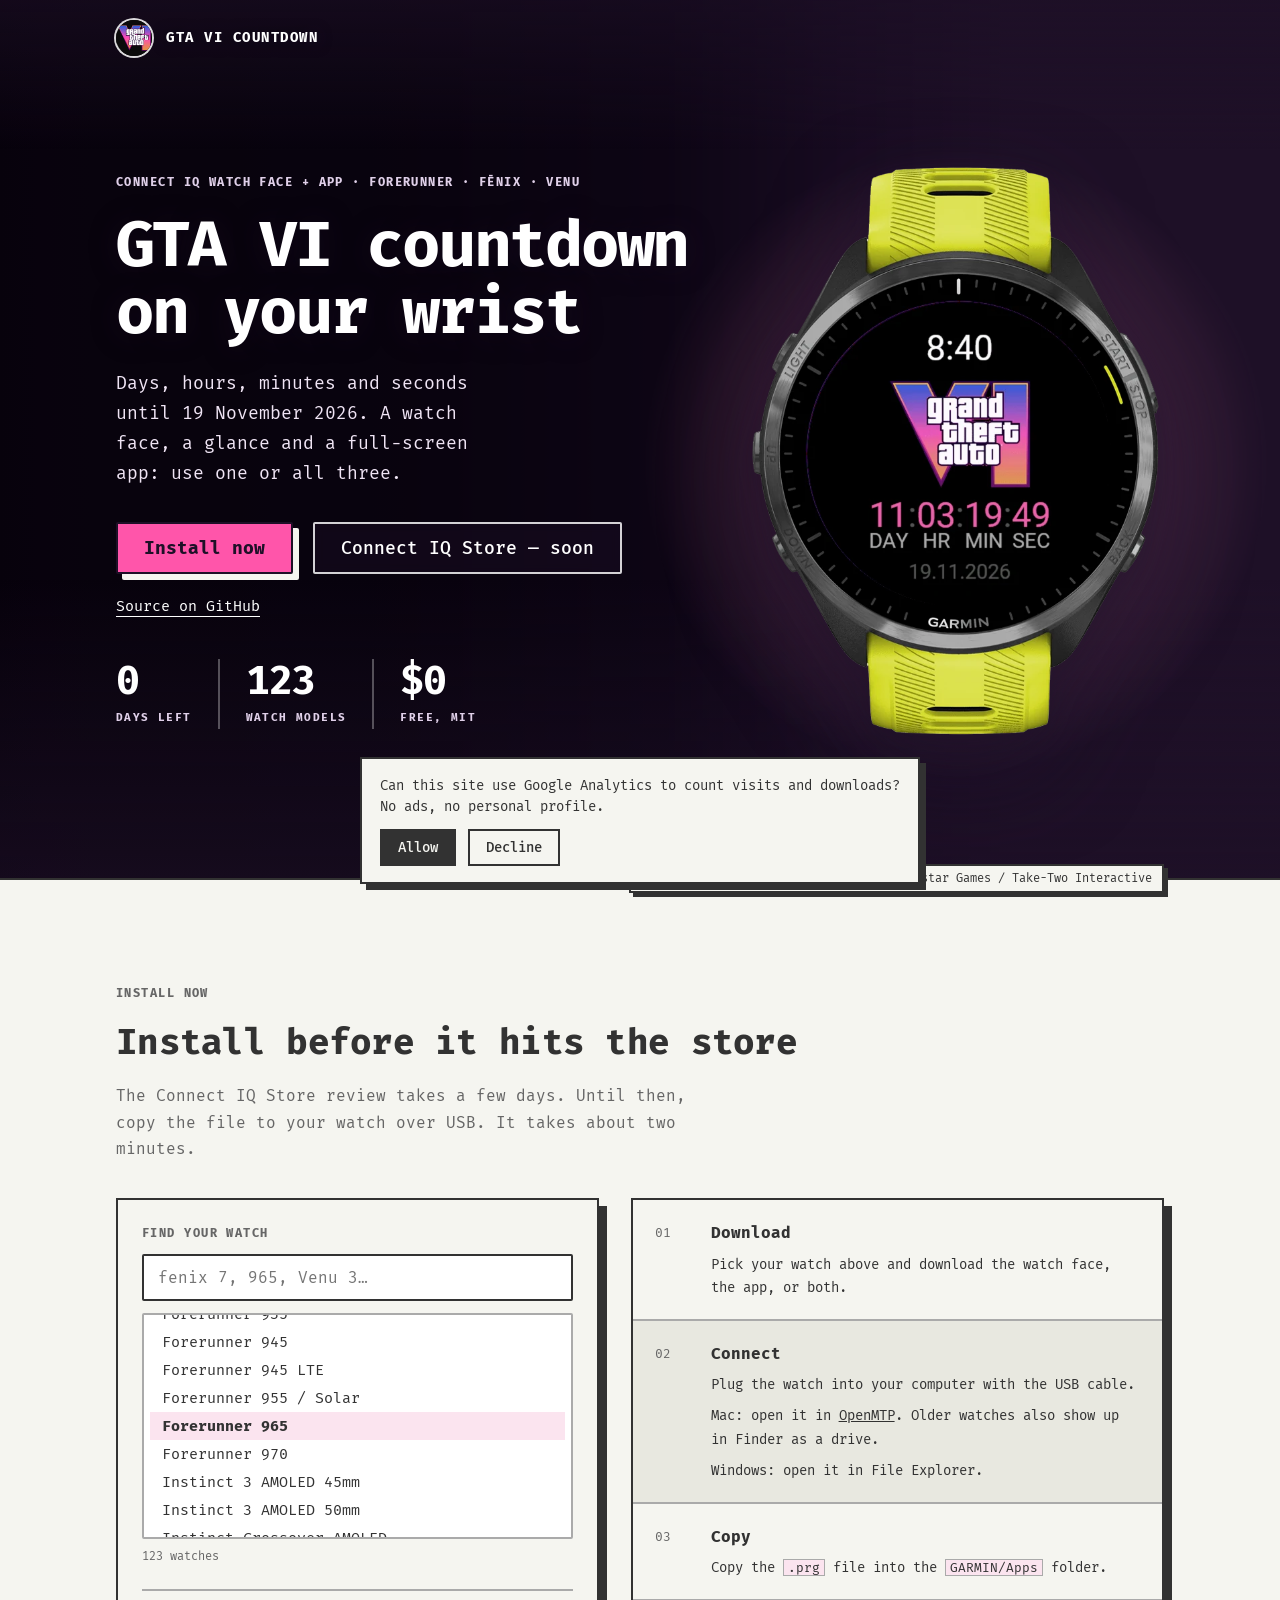
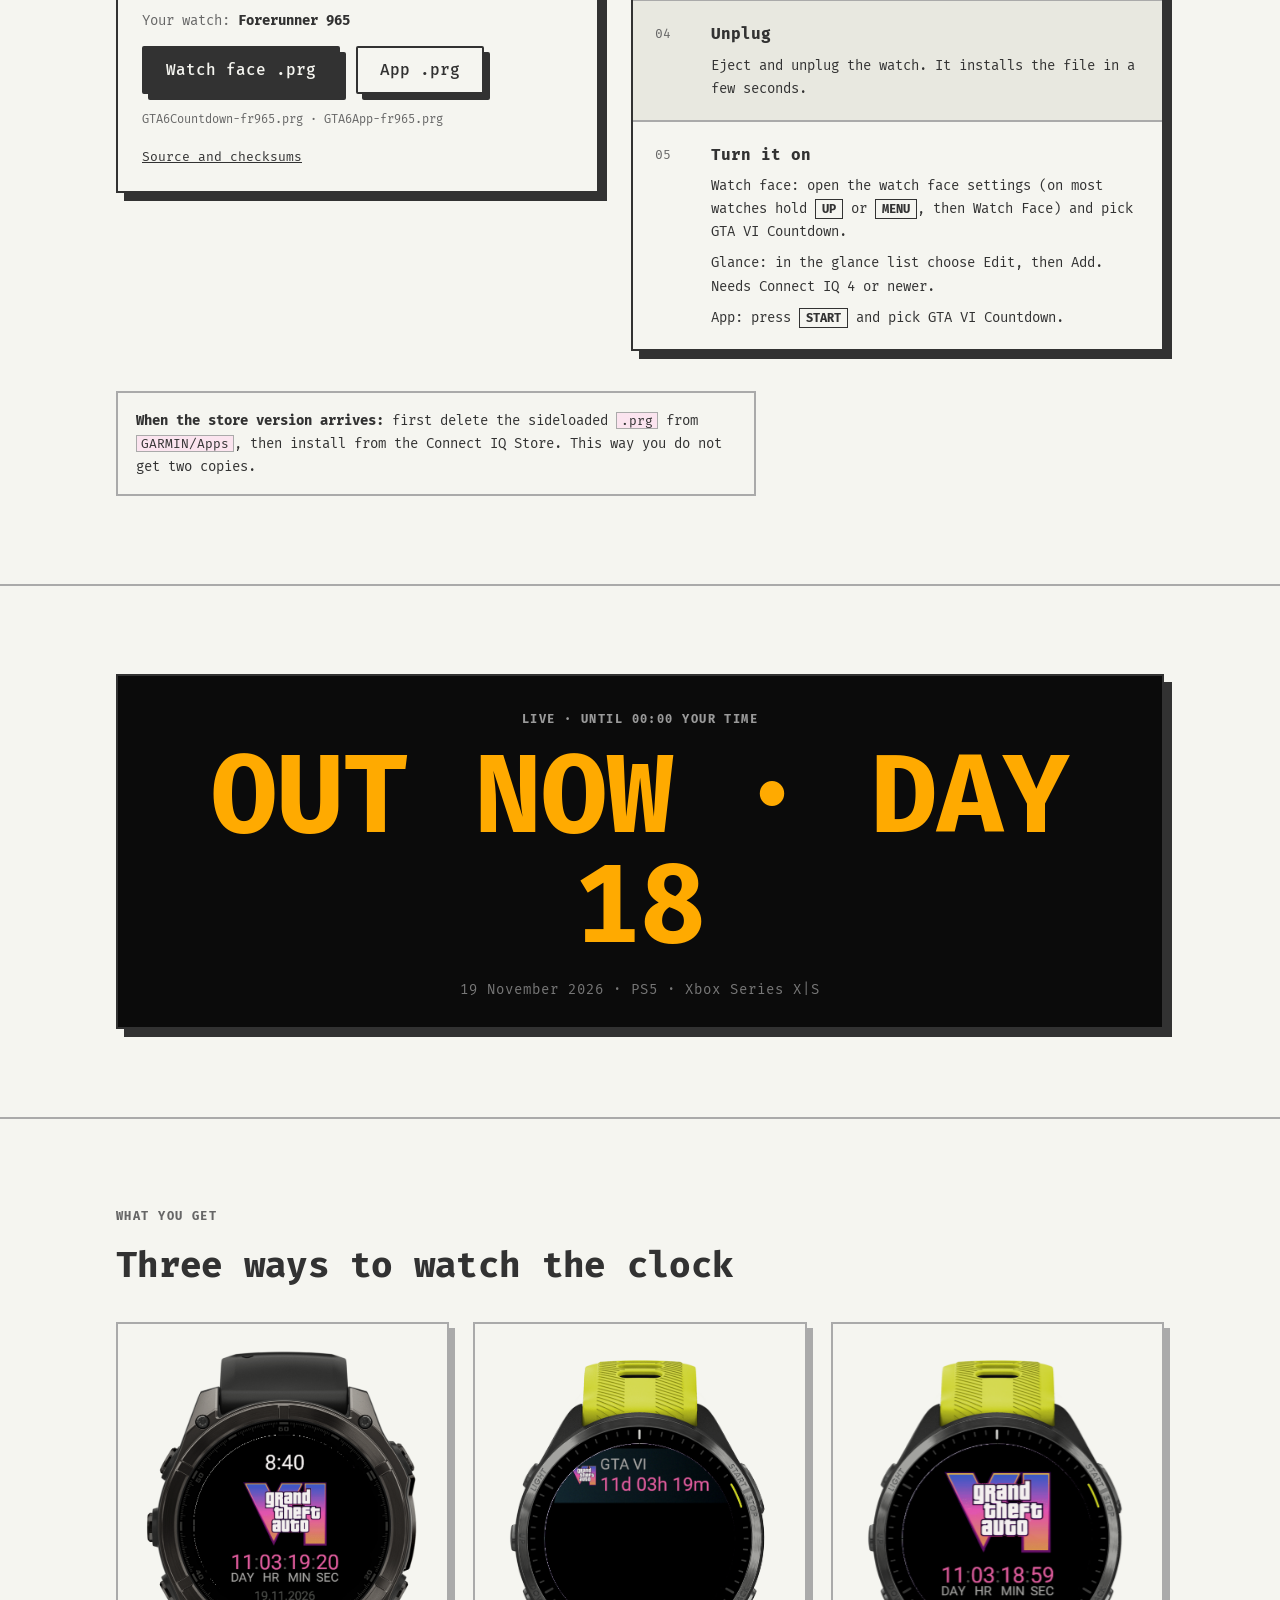
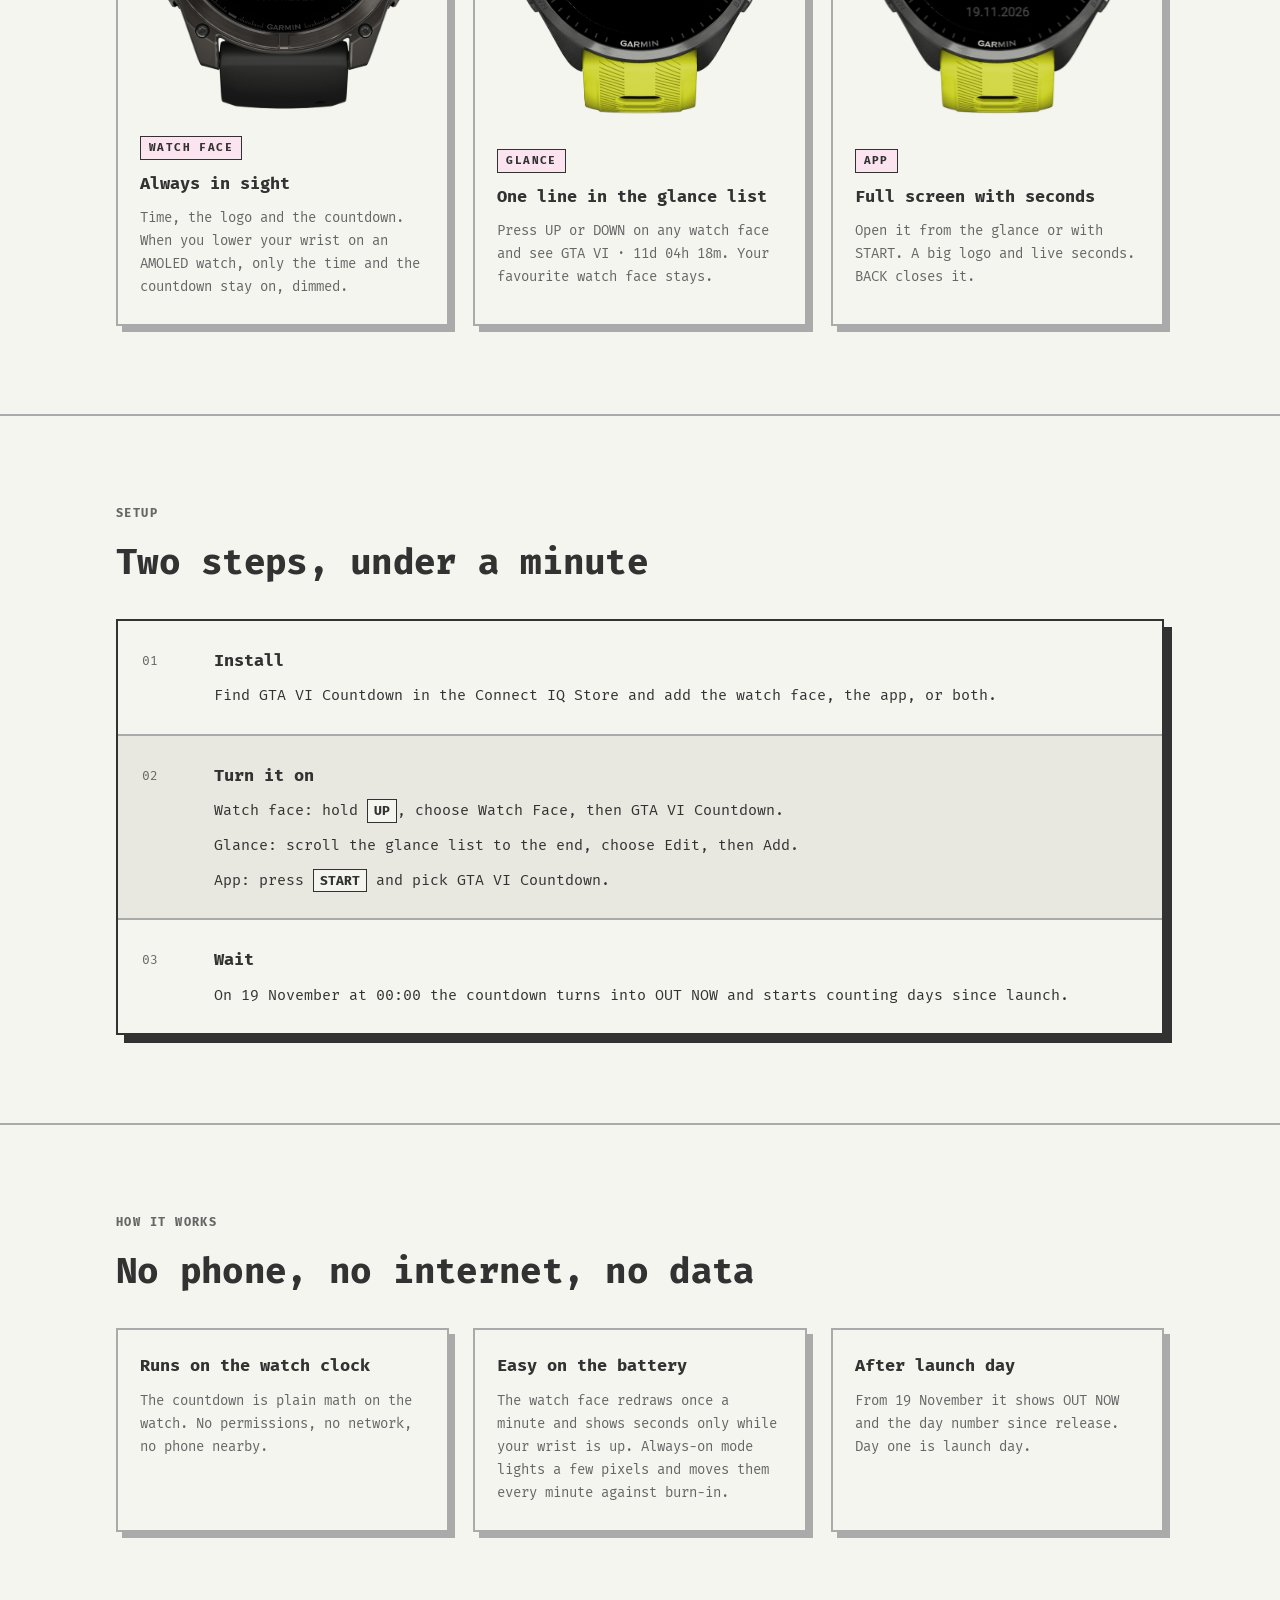
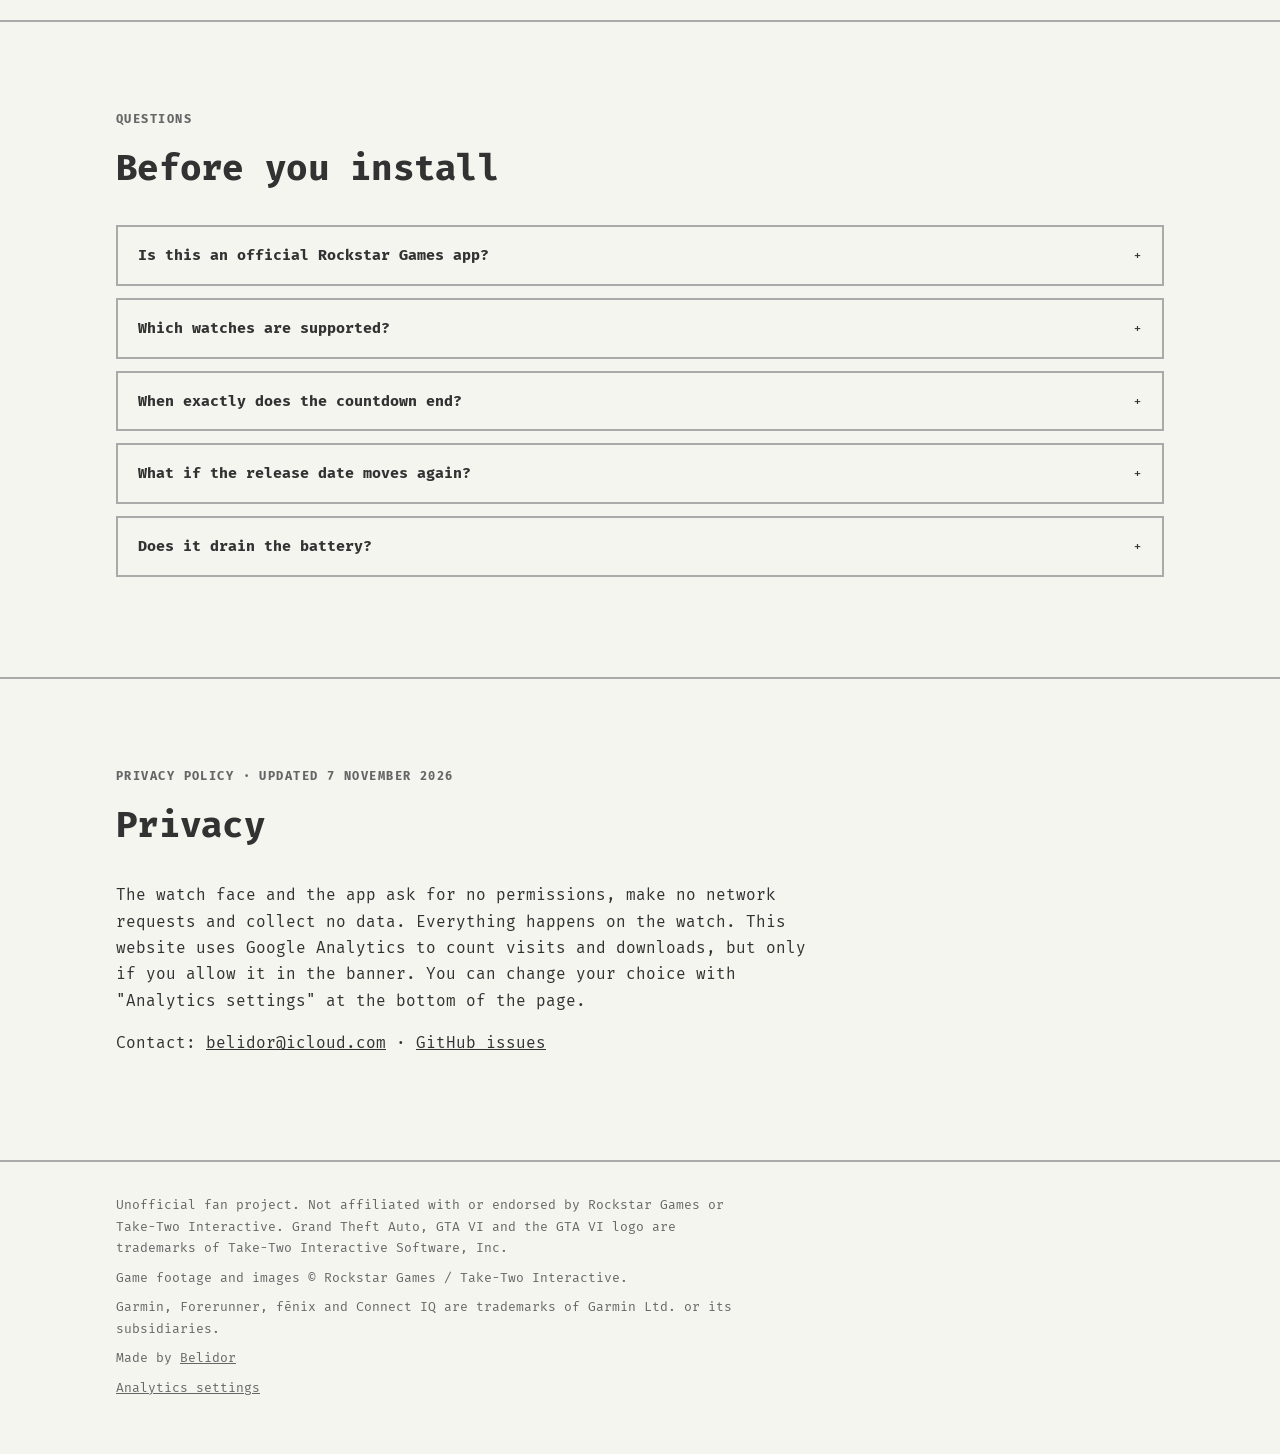
==== landing/variants/a/index.html @ 4cd73e41 "Landing: 3 design variants with game frames, sideload install section, Google Analytics with consent" ====
<!doctype html>
<html lang="en">
<head>
<meta charset="utf-8">
<meta name="viewport" content="width=device-width, initial-scale=1">
<title>GTA VI Countdown — on a Garmin watch</title>
<meta name="description" content="Days, hours, minutes and seconds until GTA VI, on your Garmin watch. A watch face, a glance and a full-screen app. Free and open source.">
<meta name="theme-color" content="#1E1027">
<meta property="og:type" content="website">
<meta property="og:title" content="GTA VI Countdown on a Garmin watch">
<meta property="og:description" content="A watch face, a glance and a full-screen app that count down to 19 November 2026.">
<meta property="og:url" content="https://gta6-garmin.belidor.cc/">
<meta property="og:image" content="https://gta6-garmin.belidor.cc/img/og.png">
<meta name="twitter:card" content="summary_large_image">
<link rel="icon" href="../../img/icon.png">
<link rel="preload" as="image" href="img/vice-sunset-phone.jpg" media="(max-width: 640px)" fetchpriority="high">
<link rel="preload" as="image" href="../../img/game/vice-sunset-1920.jpg" imagesrcset="../../img/game/vice-sunset-960.jpg 960w, ../../img/game/vice-sunset-1920.jpg 1920w" imagesizes="max(100vw, 1720px)" media="(min-width: 641px)" fetchpriority="high">
<link rel="preconnect" href="https://fonts.googleapis.com">
<link rel="preconnect" href="https://fonts.gstatic.com" crossorigin>
<link rel="stylesheet" href="https://fonts.googleapis.com/css2?family=Fira+Mono:wght@400;500;700&display=swap">
<link rel="stylesheet" href="../../style.css">
<link rel="stylesheet" href="../../install/install.css">
<link rel="stylesheet" href="variant.css">
</head>
<body>

<header class="top">
    <div class="wrap">
        <a class="brand" href="#"><img src="../../img/icon.png" alt="" width="36" height="36">GTA VI COUNTDOWN</a>
    </div>
</header>

<main>

<section class="cine" aria-labelledby="cine-title">
    <picture class="cine-photo">
        <source media="(max-width: 640px)" srcset="img/vice-sunset-phone.jpg" width="640" height="960">
        <img src="../../img/game/vice-sunset-1920.jpg"
             srcset="../../img/game/vice-sunset-960.jpg 960w, ../../img/game/vice-sunset-1920.jpg 1920w"
             sizes="max(100vw, 1720px)"
             width="1920" height="960" alt="" fetchpriority="high" decoding="async">
    </picture>
    <div class="cine-shade" aria-hidden="true"></div>

    <div class="wrap cine-grid">
        <div class="cine-copy">
            <p class="eyebrow">Connect IQ watch face + app · Forerunner · fēnix · Venu</p>
            <h1 id="cine-title"><span class="cine-line">GTA VI countdown</span> on your wrist</h1>
            <p class="lead">Days, hours, minutes and seconds until 19 November 2026. A watch face, a glance and a full-screen app: use one or all three.</p>
            <div class="cine-actions">
                <a class="cine-btn cine-btn-primary" href="#install">Install now</a>
                <a class="cine-btn cine-btn-ghost" href="#setup">Connect IQ Store — soon</a>
            </div>
            <p class="cine-source"><a href="https://github.com/Belidor/gta6-countdown">Source on GitHub</a></p>
            <div class="stats">
                <div class="stat"><b id="stat-days">12</b><span>Days left</span></div>
                <div class="stat"><b>123</b><span>Watch models</span></div>
                <div class="stat"><b>$0</b><span>Free, MIT</span></div>
            </div>
        </div>
        <div class="cine-watch">
            <picture>
                <source type="image/webp" srcset="img/watch-965-cutout.webp">
                <img src="img/watch-965-cutout.png" width="610" height="848" alt="Forerunner 965 with the GTA VI Countdown watch face">
            </picture>
        </div>
    </div>

    <p class="cine-credit">Vice City, GTA VI launch trailer. ©&nbsp;Rockstar&nbsp;Games / Take-Two&nbsp;Interactive</p>
</section>

<section id="install" class="ins">
    <div class="wrap">
        <p class="eyebrow">Install now</p>
        <h2>Install before it hits the store</h2>
        <p class="ins-lead">The Connect IQ Store review takes a few days. Until then, copy the file to your watch over USB. It takes about two minutes.</p>

        <div class="ins-grid">
            <div class="ins-pick">
                <label class="ins-label" for="ins-search">Find your watch</label>
                <input class="ins-search" id="ins-search" type="search" placeholder="fenix 7, 965, Venu 3…" autocomplete="off" autocapitalize="off" spellcheck="false" aria-controls="ins-device" aria-describedby="ins-count">
                <select class="ins-list" id="ins-device" size="7" aria-label="Watch model">
                    <option value="fr965" selected>Forerunner 965</option>
                </select>
                <p class="ins-count" id="ins-count" aria-live="polite">123 watches</p>

                <p class="ins-chosen">Your watch: <b id="ins-name">Forerunner 965</b></p>
                <div class="ins-buttons">
                    <a class="ins-btn ins-btn-dark" id="ins-face" data-kind="face" href="https://github.com/Belidor/gta6-countdown/releases/download/sideload-v1/GTA6Countdown-fr965.prg">Watch face .prg</a>
                    <a class="ins-btn ins-btn-light" id="ins-app" data-kind="app" href="https://github.com/Belidor/gta6-countdown/releases/download/sideload-v1/GTA6App-fr965.prg">App .prg</a>
                </div>
                <p class="ins-files" id="ins-files">GTA6Countdown-fr965.prg · GTA6App-fr965.prg</p>
                <p class="ins-hint" id="ins-glance" hidden>Glance not supported on this watch: it needs Connect IQ 4. Open the app from the apps list instead.</p>
                <p class="ins-hint" id="ins-error" hidden>Could not load the watch list. All files are on the release page below.</p>
                <p class="ins-source"><a href="https://github.com/Belidor/gta6-countdown/releases/tag/sideload-v1">Source and checksums</a></p>
            </div>

            <ol class="ins-steps">
                <li>
                    <h3>Download</h3>
                    <p>Pick your watch above and download the watch face, the app, or both.</p>
                </li>
                <li>
                    <h3>Connect</h3>
                    <p>Plug the watch into your computer with the USB cable.</p>
                    <p>Mac: open it in <a href="https://openmtp.ganeshrvel.com/">OpenMTP</a>. Older watches also show up in Finder as a drive.</p>
                    <p>Windows: open it in File Explorer.</p>
                </li>
                <li>
                    <h3>Copy</h3>
                    <p>Copy the <code>.prg</code> file into the <code>GARMIN/Apps</code> folder.</p>
                </li>
                <li>
                    <h3>Unplug</h3>
                    <p>Eject and unplug the watch. It installs the file in a few seconds.</p>
                </li>
                <li>
                    <h3>Turn it on</h3>
                    <p>Watch face: open the watch face settings (on most watches hold <span class="ins-kbd">UP</span> or <span class="ins-kbd">MENU</span>, then Watch Face) and pick GTA VI Countdown.</p>
                    <p>Glance: in the glance list choose Edit, then Add. Needs Connect IQ 4 or newer.</p>
                    <p>App: press <span class="ins-kbd">START</span> and pick GTA VI Countdown.</p>
                </li>
            </ol>
        </div>

        <p class="ins-note"><b>When the store version arrives:</b> first delete the sideloaded <code>.prg</code> from <code>GARMIN/Apps</code>, then install from the Connect IQ Store. This way you do not get two copies.</p>
    </div>
</section>

<section>
    <div class="wrap">
        <div class="live" aria-live="off">
            <p class="eyebrow">Live · until 00:00 your time</p>
            <div class="digits" id="digits">
                <div class="unit"><span class="num" data-part="d">00</span><span class="label">DAYS</span></div>
                <span class="sep">:</span>
                <div class="unit"><span class="num" data-part="h">00</span><span class="label">HRS</span></div>
                <span class="sep">:</span>
                <div class="unit"><span class="num" data-part="m">00</span><span class="label">MIN</span></div>
                <span class="sep">:</span>
                <div class="unit"><span class="num" data-part="s">00</span><span class="label">SEC</span></div>
            </div>
            <div class="out" id="out" hidden>OUT NOW</div>
            <p class="date">19 November 2026 · PS5 · Xbox Series X|S</p>
        </div>
    </div>
</section>

<section>
    <div class="wrap">
        <p class="eyebrow">What you get</p>
        <h2>Three ways to watch the clock</h2>
        <div class="cards">
            <article class="card">
                <img src="../../img/card-face.png" width="682" height="913" alt="fēnix 8 with the watch face" loading="lazy" decoding="async">
                <span class="tag">WATCH FACE</span>
                <h3>Always in sight</h3>
                <p>Time, the logo and the countdown. When you lower your wrist on an AMOLED watch, only the time and the countdown stay on, dimmed.</p>
            </article>
            <article class="card">
                <img src="../../img/card-glance.png" width="682" height="913" alt="The countdown in the glance list" loading="lazy" decoding="async">
                <span class="tag">GLANCE</span>
                <h3>One line in the glance list</h3>
                <p>Press UP or DOWN on any watch face and see GTA VI · 11d 04h 18m. Your favourite watch face stays.</p>
            </article>
            <article class="card">
                <img src="../../img/card-app.png" width="682" height="913" alt="The full-screen app with seconds" loading="lazy" decoding="async">
                <span class="tag">APP</span>
                <h3>Full screen with seconds</h3>
                <p>Open it from the glance or with START. A big logo and live seconds. BACK closes it.</p>
            </article>
        </div>
    </div>
</section>

<section id="setup">
    <div class="wrap">
        <p class="eyebrow">Setup</p>
        <h2>Two steps, under a minute</h2>
        <div class="steps">
            <div class="step">
                <span class="n">01</span>
                <div>
                    <h3>Install</h3>
                    <p>Find GTA VI Countdown in the Connect IQ Store and add the watch face, the app, or both.</p>
                </div>
            </div>
            <div class="step">
                <span class="n">02</span>
                <div>
                    <h3>Turn it on</h3>
                    <p>Watch face: hold <span class="kbd">UP</span>, choose Watch Face, then GTA VI Countdown.</p>
                    <p>Glance: scroll the glance list to the end, choose Edit, then Add.</p>
                    <p>App: press <span class="kbd">START</span> and pick GTA VI Countdown.</p>
                </div>
            </div>
            <div class="step">
                <span class="n">03</span>
                <div>
                    <h3>Wait</h3>
                    <p>On 19 November at 00:00 the countdown turns into OUT NOW and starts counting days since launch.</p>
                </div>
            </div>
        </div>
    </div>
</section>

<section>
    <div class="wrap">
        <p class="eyebrow">How it works</p>
        <h2>No phone, no internet, no data</h2>
        <div class="cards">
            <article class="card">
                <h3>Runs on the watch clock</h3>
                <p>The countdown is plain math on the watch. No permissions, no network, no phone nearby.</p>
            </article>
            <article class="card">
                <h3>Easy on the battery</h3>
                <p>The watch face redraws once a minute and shows seconds only while your wrist is up. Always-on mode lights a few pixels and moves them every minute against burn-in.</p>
            </article>
            <article class="card">
                <h3>After launch day</h3>
                <p>From 19 November it shows OUT NOW and the day number since release. Day one is launch day.</p>
            </article>
        </div>
    </div>
</section>

<section>
    <div class="wrap">
        <p class="eyebrow">Questions</p>
        <h2>Before you install</h2>
        <details>
            <summary>Is this an official Rockstar Games app?</summary>
            <div class="answer"><p>No. It is an unofficial fan project. It is not affiliated with or endorsed by Rockstar Games or Take-Two Interactive.</p></div>
        </details>
        <details>
            <summary>Which watches are supported?</summary>
            <div class="answer">
                <p>123 Garmin models with Connect IQ 3.0 or newer and a color screen: Forerunner, fēnix, epix, Enduro, Venu, vívoactive, MARQ, Descent, D2, Approach and Instinct 3 AMOLED.</p>
                <p>The glance needs Connect IQ 4.0 or newer, for example Forerunner 965, fēnix 7 or Venu 2. On older watches the app is in the apps list.</p>
            </div>
        </details>
        <details>
            <summary>When exactly does the countdown end?</summary>
            <div class="answer"><p>At 00:00 on 19 November by your watch clock, in your time zone. Store unlock times can differ by region.</p></div>
        </details>
        <details>
            <summary>What if the release date moves again?</summary>
            <div class="answer"><p>The date gets updated, and Connect IQ delivers the update to your watch.</p></div>
        </details>
        <details>
            <summary>Does it drain the battery?</summary>
            <div class="answer"><p>No more than a regular digital watch face. It draws text once a minute, and seconds only while your wrist is up.</p></div>
        </details>
    </div>
</section>

<section class="privacy" id="privacy">
    <div class="wrap">
        <p class="eyebrow">Privacy policy · updated 7 November 2026</p>
        <h2>Privacy</h2>
        <p>The watch face and the app ask for no permissions, make no network requests and collect no data. Everything happens on the watch. This website uses Google Analytics to count visits and downloads, but only if you allow it in the banner. You can change your choice with "Analytics settings" at the bottom of the page.</p>
        <p>Contact: <a href="mailto:belidor@icloud.com">belidor@icloud.com</a> · <a href="https://github.com/Belidor/gta6-countdown/issues">GitHub issues</a></p>
    </div>
</section>

</main>

<footer>
    <div class="wrap">
        <p>Unofficial fan project. Not affiliated with or endorsed by Rockstar Games or Take-Two Interactive. Grand Theft Auto, GTA VI and the GTA VI logo are trademarks of Take-Two Interactive Software, Inc.</p>
        <p>Game footage and images © Rockstar Games / Take-Two Interactive.</p>
        <p>Garmin, Forerunner, fēnix and Connect IQ are trademarks of Garmin Ltd. or its subsidiaries.</p>
        <p>Made by <a href="https://github.com/Belidor">Belidor</a></p>
    </div>
</footer>

<script src="../../main.js"></script>
<script src="../../install/install.js" defer></script>
<script src="../../analytics.js" defer></script>
</body>
</html>
---- landing/style.css ----
:root {
    --bg: #F5F5F0;
    --fg: #323232;
    --surface: #E8E8E0;
    --accent: #FBE4EF;
    --border: #AAAAAA;
    --muted: #666666;
    --pink: #E0338A;
    --pink-screen: #FF55AA;
    --orange: #FFAA00;
    --screen: #0B0B0B;
    --mono: 'Fira Mono', ui-monospace, 'Courier New', monospace;
}

* { box-sizing: border-box; }

html { -webkit-text-size-adjust: 100%; }

body {
    margin: 0;
    background: var(--bg);
    color: var(--fg);
    font-family: var(--mono);
    font-size: 16px;
    line-height: 1.65;
}

a { color: inherit; }

code, pre { font-family: var(--mono); }

.wrap {
    max-width: 1080px;
    margin: 0 auto;
    padding: 0 16px;
}

/* Header */
.top {
    border-bottom: 2px solid var(--border);
}
.top .wrap {
    display: flex;
    align-items: center;
    justify-content: space-between;
    height: 76px;
}
.brand {
    display: flex;
    align-items: center;
    gap: 14px;
    text-decoration: none;
    font-weight: 700;
    letter-spacing: 1.5px;
    font-size: 14px;
}
.brand img { width: 36px; height: 36px; border-radius: 50%; background: var(--screen); }

/* Section scaffolding */
section { padding: 88px 0; }
section + section { border-top: 2px solid var(--border); }
.eyebrow {
    margin: 0 0 18px;
    font-size: 12px;
    font-weight: 700;
    letter-spacing: 1.44px;
    color: var(--muted);
    text-transform: uppercase;
}
h1 {
    margin: 0 0 26px;
    font-size: clamp(38px, 6vw, 56px);
    line-height: 1.1;
    letter-spacing: -1.4px;
    font-weight: 700;
}
h2 {
    margin: 0 0 36px;
    font-size: clamp(28px, 4vw, 36px);
    line-height: 1.15;
    letter-spacing: -0.72px;
    font-weight: 700;
}
h3 { margin: 0 0 8px; font-size: 17px; font-weight: 700; }
.lead { margin: 0 0 32px; font-size: 18px; max-width: 34ch; }
.muted { color: var(--muted); }

/* Hero */
.hero .wrap {
    display: grid;
    grid-template-columns: minmax(0, 1.1fr) minmax(0, 0.9fr);
    gap: 40px;
    align-items: center;
}
.hero-watch { display: flex; justify-content: center; }
.hero-watch img { width: min(100%, 430px); height: auto; mix-blend-mode: multiply; }

.buttons { display: flex; flex-wrap: wrap; gap: 18px; margin-bottom: 44px; }
.btn {
    display: inline-block;
    padding: 14px 26px;
    font: 500 18px/1 var(--mono);
    text-decoration: none;
    border: 2px solid var(--fg);
    border-radius: 2px;
    box-shadow: 6px 6px 0 var(--fg);
    transition: transform 0.08s, box-shadow 0.08s;
}
.btn:hover { transform: translate(2px, 2px); box-shadow: 4px 4px 0 var(--fg); }
.btn:active { transform: translate(6px, 6px); box-shadow: 0 0 0 var(--fg); }
.btn-dark { background: var(--fg); color: var(--bg); }
.btn-light { background: var(--bg); color: var(--muted); border-color: var(--border); box-shadow: 6px 6px 0 var(--border); }
.btn-light:hover { box-shadow: 4px 4px 0 var(--border); }

.stats { display: flex; flex-wrap: wrap; gap: 40px; }
.stat b { display: block; font-size: 40px; line-height: 1.1; letter-spacing: -1px; }
.stat span { font-size: 11px; font-weight: 700; letter-spacing: 1.4px; color: var(--muted); text-transform: uppercase; }

/* Live countdown */
.live {
    border: 2px solid var(--fg);
    box-shadow: 8px 8px 0 var(--fg);
    background: var(--screen);
    color: #fff;
    padding: 34px 24px 26px;
    text-align: center;
}
.live .eyebrow { color: #9a9a9a; margin-bottom: 10px; }
.digits {
    display: flex;
    justify-content: center;
    align-items: flex-start;
    gap: clamp(4px, 1.5vw, 14px);
    font-weight: 500;
}
.digits .unit { display: flex; flex-direction: column; align-items: center; }
.digits .num {
    font-size: clamp(44px, 11vw, 120px);
    line-height: 1;
    color: var(--pink-screen);
    font-variant-numeric: tabular-nums;
}
.digits .sep { font-size: clamp(44px, 11vw, 120px); line-height: 1; color: #555; }
.digits .label { margin-top: 10px; font-size: clamp(11px, 1.6vw, 14px); letter-spacing: 2px; color: #aaa; }
.live .out { font-size: clamp(44px, 11vw, 110px); line-height: 1; color: var(--orange); font-weight: 700; }
.live .date { margin: 18px 0 0; color: #777; font-size: 14px; letter-spacing: 1px; }

/* Cards */
.cards { display: grid; grid-template-columns: repeat(3, minmax(0, 1fr)); gap: 24px; }
.card {
    border: 2px solid var(--border);
    background: var(--bg);
    box-shadow: 6px 6px 0 var(--border);
    padding: 22px 22px 26px;
}
.card img { display: block; width: 100%; height: auto; margin: 0 0 18px; mix-blend-mode: multiply; }
.card p { margin: 0; font-size: 14px; color: var(--muted); }
.card .tag {
    display: inline-block;
    margin-bottom: 10px;
    padding: 2px 8px;
    font-size: 11px;
    font-weight: 700;
    letter-spacing: 1.4px;
    background: var(--accent);
    border: 1px solid var(--fg);
}

/* Steps */
.steps { border: 2px solid var(--fg); box-shadow: 8px 8px 0 var(--fg); }
.step { display: grid; grid-template-columns: 56px minmax(0, 1fr); gap: 16px; padding: 26px 24px; }
.step + .step { border-top: 2px solid var(--border); }
.step:nth-child(even) { background: var(--surface); }
.step .n { font-size: 13px; color: var(--muted); padding-top: 3px; }
.step p { margin: 0 0 10px; font-size: 15px; }
.step p:last-child { margin-bottom: 0; }
.kbd {
    display: inline-block;
    padding: 0 6px;
    border: 1px solid var(--fg);
    background: var(--bg);
    font-size: 13px;
    font-weight: 700;
}

/* FAQ */
details {
    border: 2px solid var(--border);
    background: var(--bg);
    margin-bottom: 12px;
}
summary {
    list-style: none;
    cursor: pointer;
    padding: 16px 20px;
    font-weight: 700;
    font-size: 15px;
    display: flex;
    justify-content: space-between;
    gap: 16px;
}
summary::-webkit-details-marker { display: none; }
summary::after { content: '+'; font-weight: 400; }
details[open] summary::after { content: '−'; }
details[open] { border-color: var(--fg); }
details .answer { padding: 0 20px 18px; font-size: 15px; color: var(--muted); }
details .answer p { margin: 0 0 10px; }

/* Privacy + footer */
.privacy p { max-width: 70ch; }
footer { border-top: 2px solid var(--border); padding: 32px 0 48px; font-size: 13px; color: var(--muted); }
footer p { margin: 0 0 8px; max-width: 80ch; }

/* Phones */
@media (max-width: 820px) {
    section { padding: 60px 0; }
    .hero .wrap { grid-template-columns: minmax(0, 1fr); }
    .hero-watch { order: -1; }
    .hero-watch img { width: min(78%, 340px); }
    .cards { grid-template-columns: minmax(0, 1fr); }
    .stats { gap: 28px; }
    .step { grid-template-columns: minmax(0, 1fr); gap: 4px; padding: 22px 18px; }
    .live { padding: 26px 10px 20px; box-shadow: 6px 6px 0 var(--fg); }
}

[hidden] { display: none !important; }
---- landing/install/install.css ----
/* Sideload install section. Scoped to #install so it does not touch the rest of the landing.
   Uses the landing tokens from style.css when present, with the same values as fallbacks. */
#install {
    --ins-bg: var(--bg, #F5F5F0);
    --ins-fg: var(--fg, #323232);
    --ins-surface: var(--surface, #E8E8E0);
    --ins-accent: var(--accent, #FBE4EF);
    --ins-border: var(--border, #AAAAAA);
    --ins-muted: var(--muted, #666666);
    --ins-pink: var(--pink, #E0338A);
    --ins-mono: var(--mono, 'Fira Mono', ui-monospace, 'Courier New', monospace);
    font-family: var(--ins-mono);
}

#install .ins-lead { margin: -16px 0 36px; font-size: 16px; max-width: 60ch; color: var(--ins-muted); }

#install .ins-grid {
    display: grid;
    grid-template-columns: minmax(0, 0.95fr) minmax(0, 1.05fr);
    gap: 32px;
    align-items: start;
}

/* Picker card */
#install .ins-pick {
    min-width: 0;
    border: 2px solid var(--ins-fg);
    background: var(--ins-bg);
    box-shadow: 8px 8px 0 var(--ins-fg);
    padding: 24px;
}
#install .ins-label {
    display: block;
    margin: 0 0 10px;
    font-size: 12px;
    font-weight: 700;
    letter-spacing: 1.44px;
    text-transform: uppercase;
    color: var(--ins-muted);
}
#install .ins-search {
    display: block;
    width: 100%;
    margin: 0;
    padding: 12px 14px;
    font: 400 16px/1.2 var(--ins-mono); /* 16px stops iOS from zooming in on focus */
    color: var(--ins-fg);
    background: #fff;
    border: 2px solid var(--ins-fg);
    border-radius: 2px;
    -webkit-appearance: none;
    appearance: none;
}
#install .ins-search:focus { outline: 3px solid var(--ins-pink); outline-offset: 2px; }
#install .ins-search:disabled { background: var(--ins-surface); color: var(--ins-muted); }
#install .ins-list {
    display: block;
    width: 100%;
    max-width: 100%;
    /* Desktop: a 7-row list box (capped, Chrome makes it too tall once options have padding).
       Phones: iOS and Android show it as one tappable row that opens the system picker. */
    min-height: 48px;
    max-height: 226px;
    margin: 12px 0 0;
    padding: 4px 6px;
    font: 400 15px/1.5 var(--ins-mono);
    color: var(--ins-fg);
    background: #fff;
    border: 2px solid var(--ins-border);
    border-radius: 2px;
}
#install .ins-list:focus { outline: 3px solid var(--ins-pink); outline-offset: 2px; border-color: var(--ins-fg); }
#install .ins-list option { padding: 5px 12px; white-space: normal; }
#install .ins-list option:checked { background: var(--ins-accent); color: var(--ins-fg); font-weight: 700; }
#install .ins-count { margin: 8px 0 0; font-size: 12px; color: var(--ins-muted); }

#install .ins-chosen {
    margin: 22px 0 14px;
    padding-top: 18px;
    border-top: 2px solid var(--ins-border);
    font-size: 14px;
    color: var(--ins-muted);
    overflow-wrap: anywhere;
}
#install .ins-chosen b { color: var(--ins-fg); }

/* Download buttons: same look as .btn on the landing */
#install .ins-buttons { display: flex; flex-wrap: wrap; gap: 16px; }
#install .ins-btn {
    display: inline-block;
    padding: 14px 22px;
    font: 500 16px/1 var(--ins-mono);
    text-decoration: none;
    text-align: center;
    border: 2px solid var(--ins-fg);
    border-radius: 2px;
    box-shadow: 6px 6px 0 var(--ins-fg);
    transition: transform 0.08s, box-shadow 0.08s;
    cursor: pointer;
}
#install .ins-btn:hover { transform: translate(2px, 2px); box-shadow: 4px 4px 0 var(--ins-fg); }
#install .ins-btn:active { transform: translate(6px, 6px); box-shadow: 0 0 0 var(--ins-fg); }
#install .ins-btn:focus-visible { outline: 3px solid var(--ins-pink); outline-offset: 4px; }
#install .ins-btn-dark { background: var(--ins-fg); color: var(--ins-bg); }
#install .ins-btn-light { background: var(--ins-bg); color: var(--ins-fg); }
#install .ins-btn.is-disabled,
#install .ins-btn.is-disabled:hover,
#install .ins-btn.is-disabled:active {
    background: var(--ins-surface);
    color: var(--ins-muted);
    border-color: var(--ins-border);
    box-shadow: 6px 6px 0 var(--ins-border);
    transform: none;
    cursor: not-allowed;
}

#install .ins-files {
    margin: 16px 0 0;
    font-size: 12px;
    color: var(--ins-muted);
    overflow-wrap: anywhere;
}
#install .ins-hint {
    margin: 14px 0 0;
    padding: 10px 12px;
    font-size: 13px;
    background: var(--ins-accent);
    border: 1px solid var(--ins-fg);
}
#install .ins-source { margin: 16px 0 0; font-size: 13px; }
#install .ins-source a { color: var(--ins-fg); }

/* Numbered steps: same look as .steps on the landing */
#install .ins-steps {
    counter-reset: ins-step;
    list-style: none;
    margin: 0;
    padding: 0;
    min-width: 0;
    border: 2px solid var(--ins-fg);
    box-shadow: 8px 8px 0 var(--ins-fg);
    background: var(--ins-bg);
}
#install .ins-steps li {
    counter-increment: ins-step;
    display: grid;
    grid-template-columns: 44px minmax(0, 1fr);
    column-gap: 12px;
    padding: 20px 22px;
}
#install .ins-steps li + li { border-top: 2px solid var(--ins-border); }
#install .ins-steps li:nth-child(even) { background: var(--ins-surface); }
#install .ins-steps li::before {
    content: counter(ins-step, decimal-leading-zero);
    grid-row: 1 / span 9;
    padding-top: 2px;
    font-size: 13px;
    color: var(--ins-muted);
}
#install .ins-steps h3 { grid-column: 2; margin: 0 0 6px; font-size: 16px; font-weight: 700; }
#install .ins-steps p { grid-column: 2; margin: 0 0 8px; font-size: 14px; overflow-wrap: anywhere; }
#install .ins-steps p:last-child { margin-bottom: 0; }
#install .ins-steps a { color: var(--ins-fg); }

#install code {
    font-family: var(--ins-mono);
    font-size: 0.92em;
    padding: 0 4px;
    background: var(--ins-accent);
    border: 1px solid var(--ins-border);
}
#install .ins-kbd {
    display: inline-block;
    padding: 0 6px;
    border: 1px solid var(--ins-fg);
    background: var(--ins-bg);
    font-size: 12px;
    font-weight: 700;
    line-height: 1.5;
}

#install .ins-note {
    margin: 40px 0 0;
    padding: 16px 18px;
    max-width: 80ch;
    font-size: 14px;
    border: 2px solid var(--ins-border);
    background: var(--ins-bg);
}

[hidden] { display: none !important; }

/* Phones */
@media (max-width: 820px) {
    #install .ins-lead { margin-top: -20px; }
    #install .ins-grid { grid-template-columns: minmax(0, 1fr); gap: 36px; }
    #install .ins-pick { padding: 18px; box-shadow: 6px 6px 0 var(--ins-fg); }
    #install .ins-steps { box-shadow: 6px 6px 0 var(--ins-fg); }
    #install .ins-steps li { grid-template-columns: minmax(0, 1fr); padding: 18px 16px; }
    #install .ins-steps li::before { grid-row: auto; margin-bottom: 2px; }
    #install .ins-steps h3,
    #install .ins-steps p { grid-column: 1; }
}
@media (max-width: 480px) {
    #install .ins-buttons { flex-direction: column; gap: 14px; }
    #install .ins-btn { width: calc(100% - 6px); }
}
---- landing/variants/a/variant.css ----
/* Variant A: cinematic hero.
   A full-bleed Vice City sunset from the launch trailer, with the Forerunner 965 placed
   in front of the in-game sun. Everything after the hero keeps the cream brutalist style
   from ../../style.css; this file only adds the hero and a few joins. */

:root {
    --dusk: #1E1027;          /* deep plum from the water in the frame */
    --haze: #EFE4F4;          /* body text on the photo */
    --haze-dim: #E0D0E9;      /* small labels on the photo */
    --focus: #FFAA00;         /* the watch's orange, as a focus ring on dark */
}

@media (prefers-reduced-motion: no-preference) {
    html { scroll-behavior: smooth; }
}

/* Header sits on the photo */
.top {
    position: absolute;
    top: 0;
    left: 0;
    right: 0;
    z-index: 5;
    border-bottom: 0;
    color: #fff;
}
.top .brand { text-shadow: 0 1px 14px rgba(30, 16, 39, 0.7); }
.top .brand img { box-shadow: 0 0 0 2px rgba(255, 255, 255, 0.85); }
.top .brand:focus-visible { outline: 3px solid var(--focus); outline-offset: 6px; }

/* Hero */
.cine {
    position: relative;
    isolation: isolate;
    overflow-x: clip;         /* the bloom may reach past the edge; the credit tag still hangs below */
    display: flex;
    align-items: center;
    min-height: clamp(660px, 100svh, 880px);
    padding: 128px 0 104px;
    color: #fff;
    background: var(--dusk);
    border-bottom: 2px solid var(--fg);
}
.cine + section { border-top: 0; }

.cine-photo {
    position: absolute;
    inset: 0;
    z-index: -3;
    overflow: hidden;
}
.cine-photo img {
    display: block;
    width: 100%;
    height: 100%;
    object-fit: cover;
    /* Puts the sun (x = 69% of the frame) behind the watch column. */
    object-position: 58% 50%;
}

/* Multiply keeps the pink and purple of the sky while it darkens the text side. */
.cine-shade {
    position: absolute;
    inset: 0;
    z-index: -2;
    mix-blend-mode: multiply;
    background: linear-gradient(90deg,
        #3B1F4E 0%,
        #45285A 32%,
        #6A4B82 52%,
        #C9B3D6 66%,
        #FFFFFF 80%);
}
/* Plain darkening at the top for the header and at the bottom for the stats. */
.cine::after {
    content: '';
    position: absolute;
    inset: 0;
    z-index: -1;
    pointer-events: none;
    background:
        linear-gradient(180deg, rgba(30, 16, 39, 0.55) 0, rgba(30, 16, 39, 0) 150px),
        linear-gradient(0deg, rgba(30, 16, 39, 0.62) 0, rgba(30, 16, 39, 0) 34%);
}

.cine-grid {
    position: relative;
    width: 100%;
    display: grid;
    grid-template-columns: minmax(0, 7fr) minmax(0, 5fr);
    gap: 48px;
    align-items: center;
}

.cine .eyebrow { color: var(--haze-dim); margin-bottom: 20px; }
.cine h1 {
    margin: 0 0 24px;
    /* "GTA VI countdown" stays on one line: 16 characters of Fira Mono fill the text column. */
    font-size: min(64px, calc((min(100vw, 1080px) - 80px) * 0.064));
    line-height: 1.04;
    letter-spacing: -0.035em;
    color: #fff;
    text-shadow: 0 2px 28px rgba(30, 16, 39, 0.45);
}
.cine-line { display: block; white-space: nowrap; }
.cine .lead { margin: 0 0 34px; max-width: 36ch; color: var(--haze); }

.cine-actions {
    display: flex;
    flex-wrap: wrap;
    gap: 18px 20px;
    margin: 0 0 20px;
}
.cine-btn {
    display: inline-block;
    padding: 15px 26px;
    font: 700 18px/1 var(--mono);
    text-align: center;
    text-decoration: none;
    border: 2px solid;
    border-radius: 2px;
    transition: transform 0.08s, box-shadow 0.08s, background-color 0.15s;
}
.cine-btn:focus-visible { outline: 3px solid var(--focus); outline-offset: 4px; }
.cine-btn-primary {
    background: var(--pink-screen);
    color: var(--dusk);
    border-color: var(--dusk);
    box-shadow: 6px 6px 0 var(--bg);
}
.cine-btn-primary:hover { transform: translate(2px, 2px); box-shadow: 4px 4px 0 var(--bg); }
.cine-btn-primary:active { transform: translate(6px, 6px); box-shadow: 0 0 0 var(--bg); }
.cine-btn-ghost {
    font-weight: 500;
    color: #fff;
    border-color: rgba(255, 255, 255, 0.82);
    background: rgba(30, 16, 39, 0.42);
    -webkit-backdrop-filter: blur(6px);
    backdrop-filter: blur(6px);
}
.cine-btn-ghost:hover { background: rgba(30, 16, 39, 0.7); }

.cine-source { margin: 0 0 40px; font-size: 15px; }
.cine-source a {
    color: #fff;
    text-decoration-thickness: 1px;
    text-underline-offset: 5px;
}
.cine-source a:hover { text-decoration-thickness: 2px; }
.cine-source a:focus-visible { outline: 3px solid var(--focus); outline-offset: 4px; }

.cine .stats { gap: 0; }
.cine .stat { padding: 0 26px; border-left: 2px solid rgba(255, 255, 255, 0.3); }
.cine .stat:first-child { padding-left: 0; border-left: 0; }
.cine .stat b { color: #fff; }
.cine .stat span { color: var(--haze-dim); }

/* The watch, in front of the sun */
.cine-watch {
    position: relative;
    display: flex;
    justify-content: center;
}
/* Warm bloom: the in-game sun spills around the bezel. */
.cine-watch::before {
    content: '';
    position: absolute;
    left: 50%;
    top: 52%;
    width: 150%;
    aspect-ratio: 1;
    transform: translate(-50%, -50%);
    pointer-events: none;
    mix-blend-mode: screen;
    background: radial-gradient(closest-side,
        rgba(255, 196, 160, 0.5) 0,
        rgba(255, 128, 176, 0.2) 45%,
        rgba(255, 128, 176, 0) 100%);
}
.cine-watch picture { position: relative; display: block; width: clamp(260px, 32vw, 410px); }
.cine-watch img {
    display: block;
    width: 100%;
    height: auto;
    filter:
        drop-shadow(0 34px 44px rgba(30, 16, 39, 0.55))
        drop-shadow(0 6px 12px rgba(30, 16, 39, 0.35));
}

/* Credit label pinned to the bottom edge of the hero, like a tag on a film still. */
.cine-credit {
    position: absolute;
    right: max(16px, calc(50% - 524px));
    bottom: -15px;
    z-index: 3;
    margin: 0;
    max-width: calc(100% - 32px);
    padding: 4px 10px;
    font-size: 12px;
    line-height: 1.4;
    color: var(--fg);
    background: var(--bg);
    border: 2px solid var(--fg);
    box-shadow: 4px 4px 0 var(--fg);
}

/* One load moment: the frame settles and the watch rises into it. */
@media (prefers-reduced-motion: no-preference) {
    .cine-photo img { animation: cine-settle 2.4s cubic-bezier(0.2, 0.7, 0.2, 1) both; }
    .cine-watch picture { animation: cine-rise 1.1s cubic-bezier(0.2, 0.7, 0.2, 1) 0.25s both; }
}
@keyframes cine-settle { from { transform: scale(1.07); } }
@keyframes cine-rise { from { opacity: 0; transform: translateY(36px); } }

/* Install section: it directly follows the dark hero, so give it room under the credit tag. */
#install { padding-top: 104px; }

/* Tablets and phones: the watch stacks on top, the photo becomes a band that fades into dusk. */
@media (max-width: 820px) {
    .cine {
        display: block;
        min-height: 0;
        padding: 88px 0 72px;
    }
    .cine-photo,
    .cine-shade,
    .cine::after { bottom: auto; height: 620px; }
    .cine-photo img { object-position: 69% 50%; }
    .cine-shade {
        mix-blend-mode: normal;
        background: linear-gradient(180deg,
            rgba(30, 16, 39, 0) 0,
            rgba(30, 16, 39, 0) 50%,
            rgba(30, 16, 39, 0.82) 70%,
            var(--dusk) 84%);
    }
    .cine::after {
        background: linear-gradient(180deg,
            rgba(30, 16, 39, 0.8) 0,
            rgba(30, 16, 39, 0.62) 72px,
            rgba(30, 16, 39, 0) 160px);
    }
    .cine-grid { grid-template-columns: minmax(0, 1fr); gap: 36px; }
    .cine-watch { order: -1; }
    .cine-watch picture { width: min(58vw, 300px); }
    .cine-watch::before { width: min(100%, 420px); }
    .cine h1 { font-size: clamp(30px, 9.6vw, 52px); }
    .cine .lead { font-size: 17px; }
    .cine-source { margin-bottom: 34px; }
    .cine .stat { padding: 0 20px; }
    .cine-credit { left: 16px; right: auto; }
    #install { padding-top: 76px; }
}

@media (max-width: 480px) {
    .cine-actions { flex-direction: column; align-items: stretch; }
    .cine-btn { width: calc(100% - 6px); }
    .cine .stat { padding: 0 16px; }
    .cine .stat b { font-size: 34px; }
}

/* Small phones (320-360px): keep "Connect IQ Store — soon" on one line */
@media (max-width: 360px) {
    .cine-btn { padding: 15px 18px; font-size: 16px; }
}
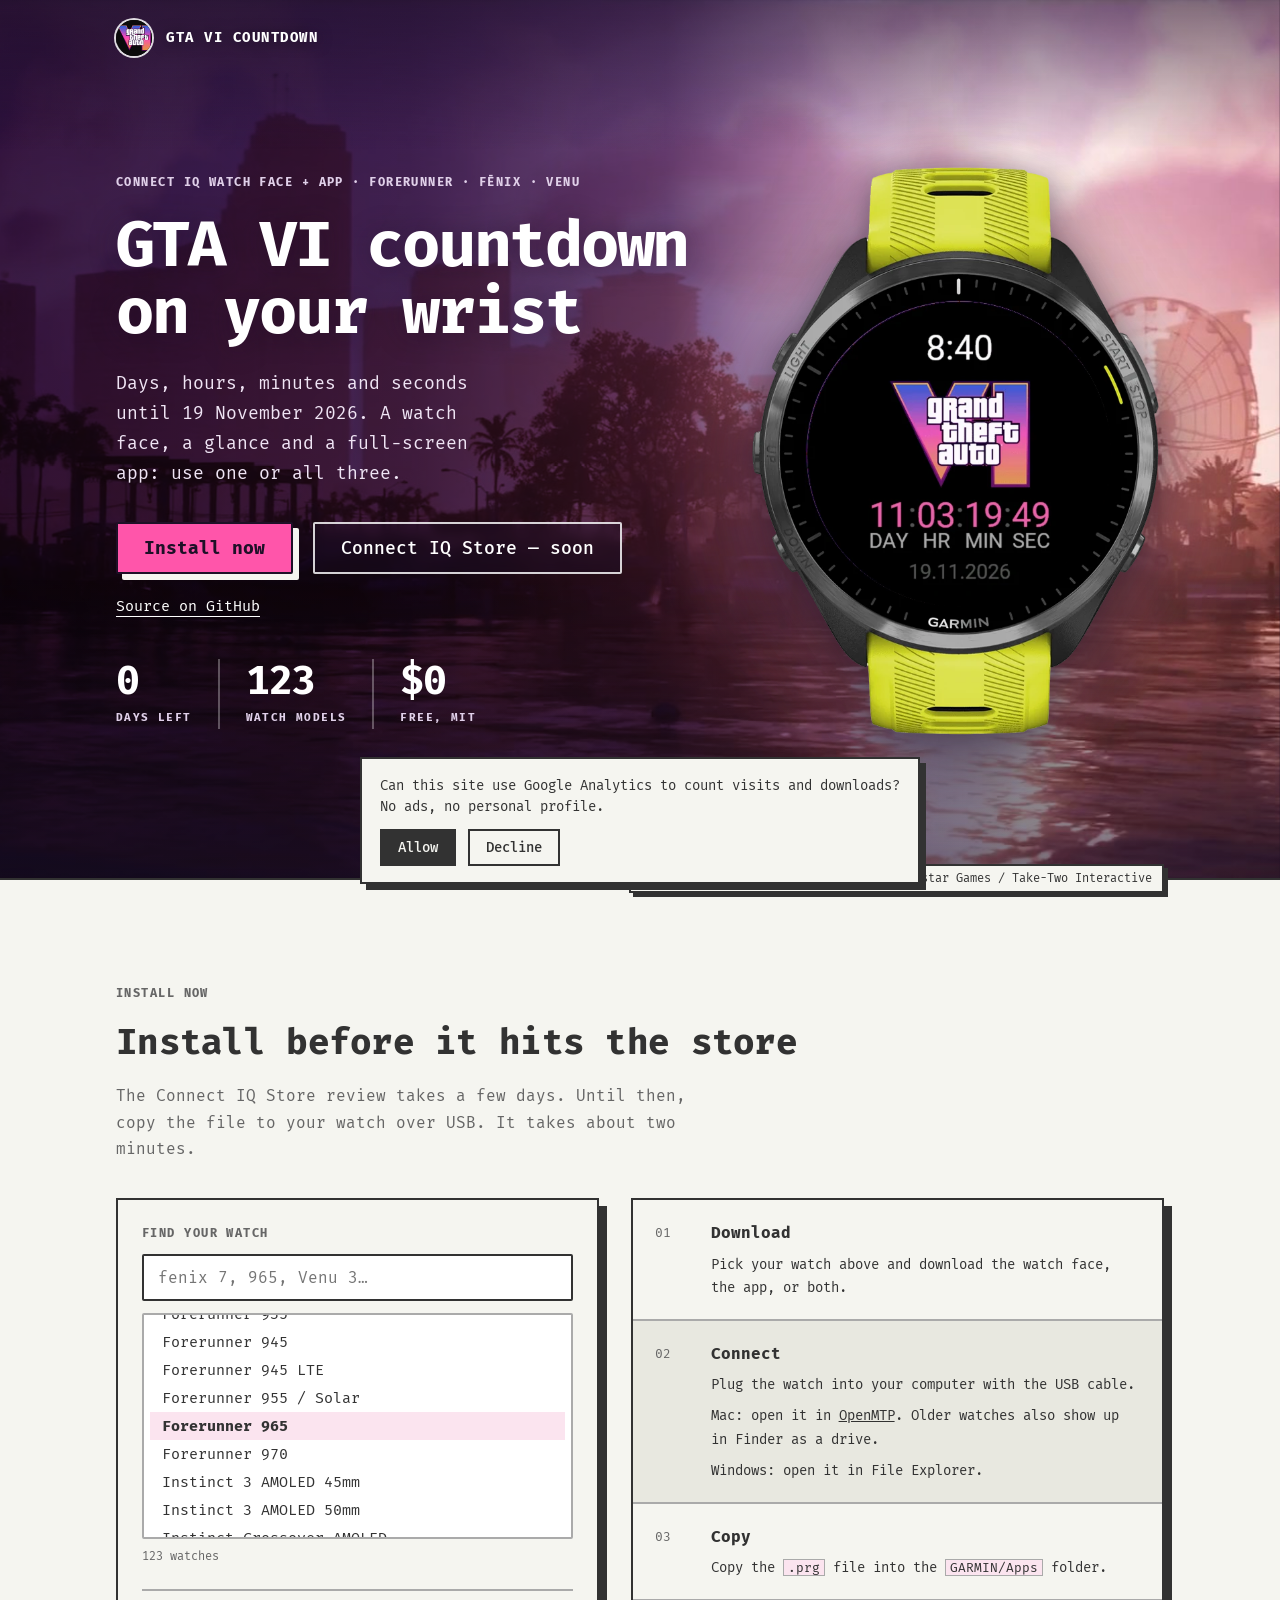
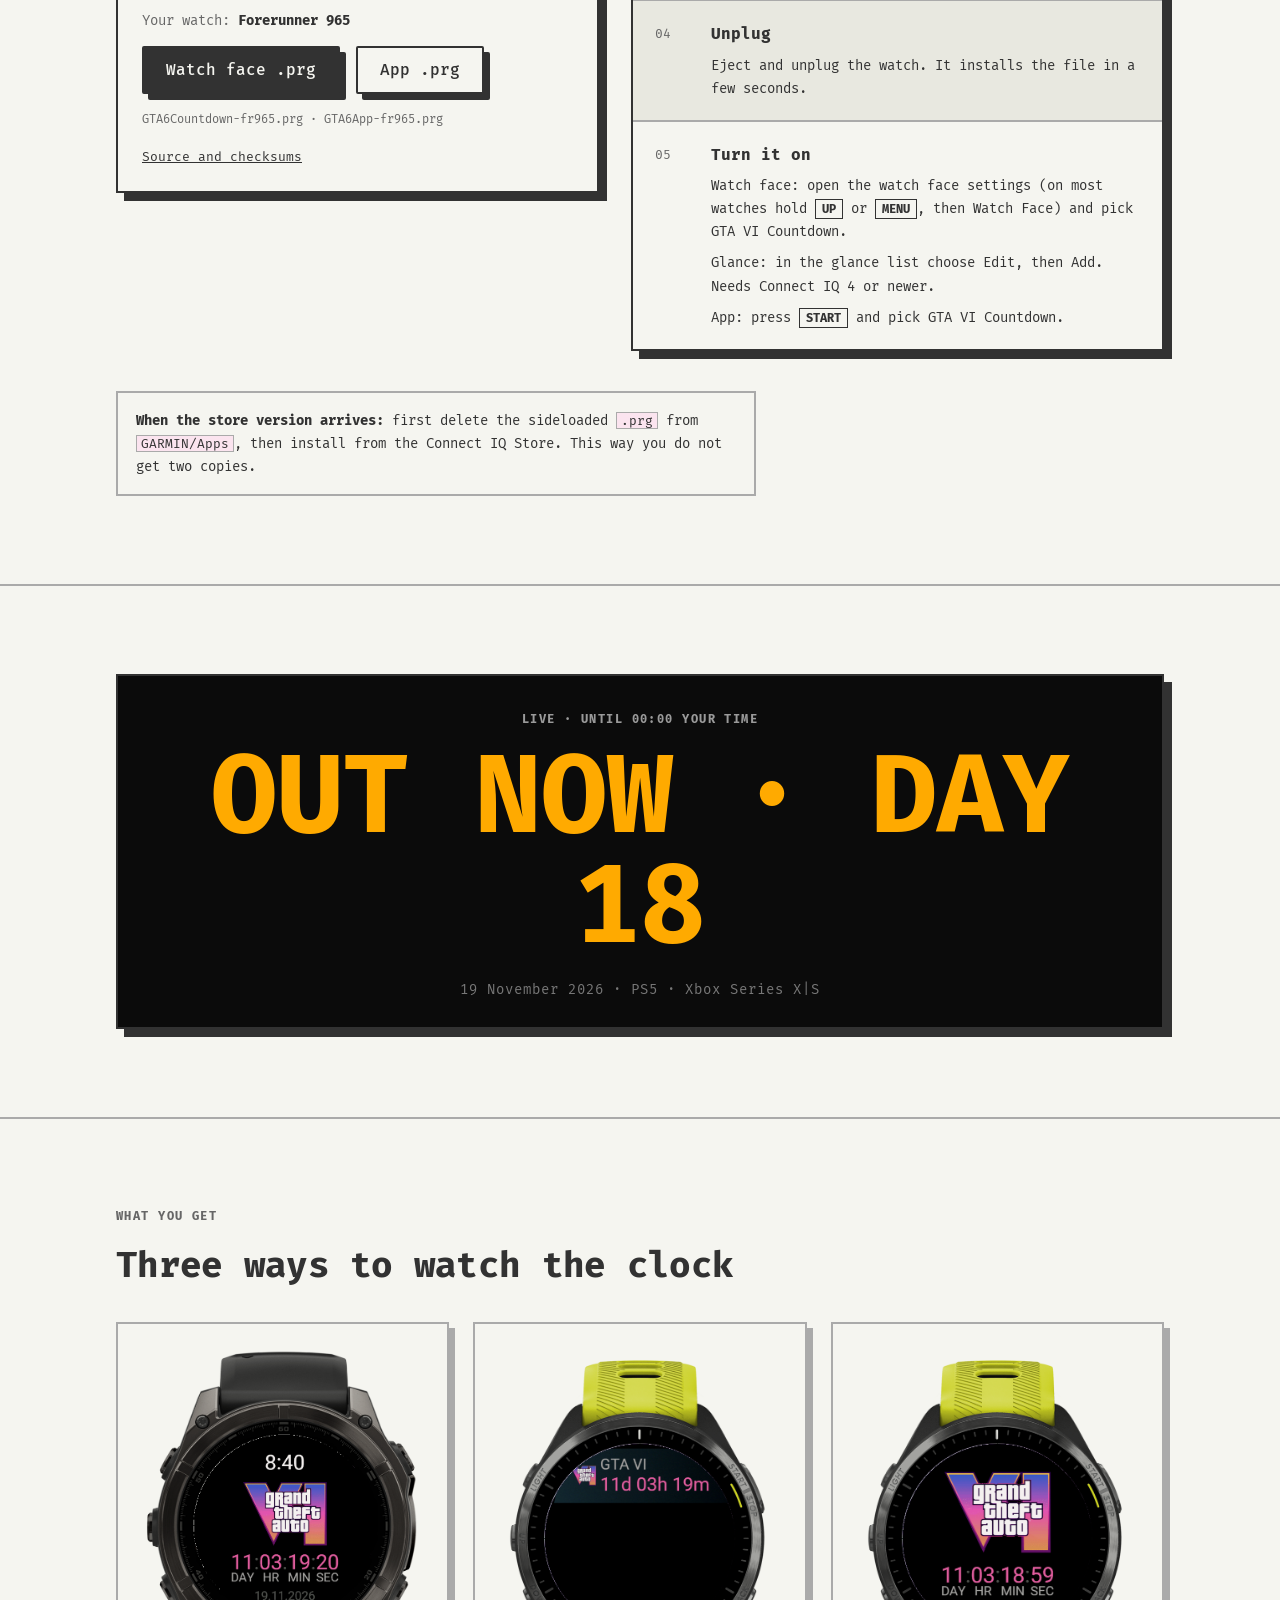
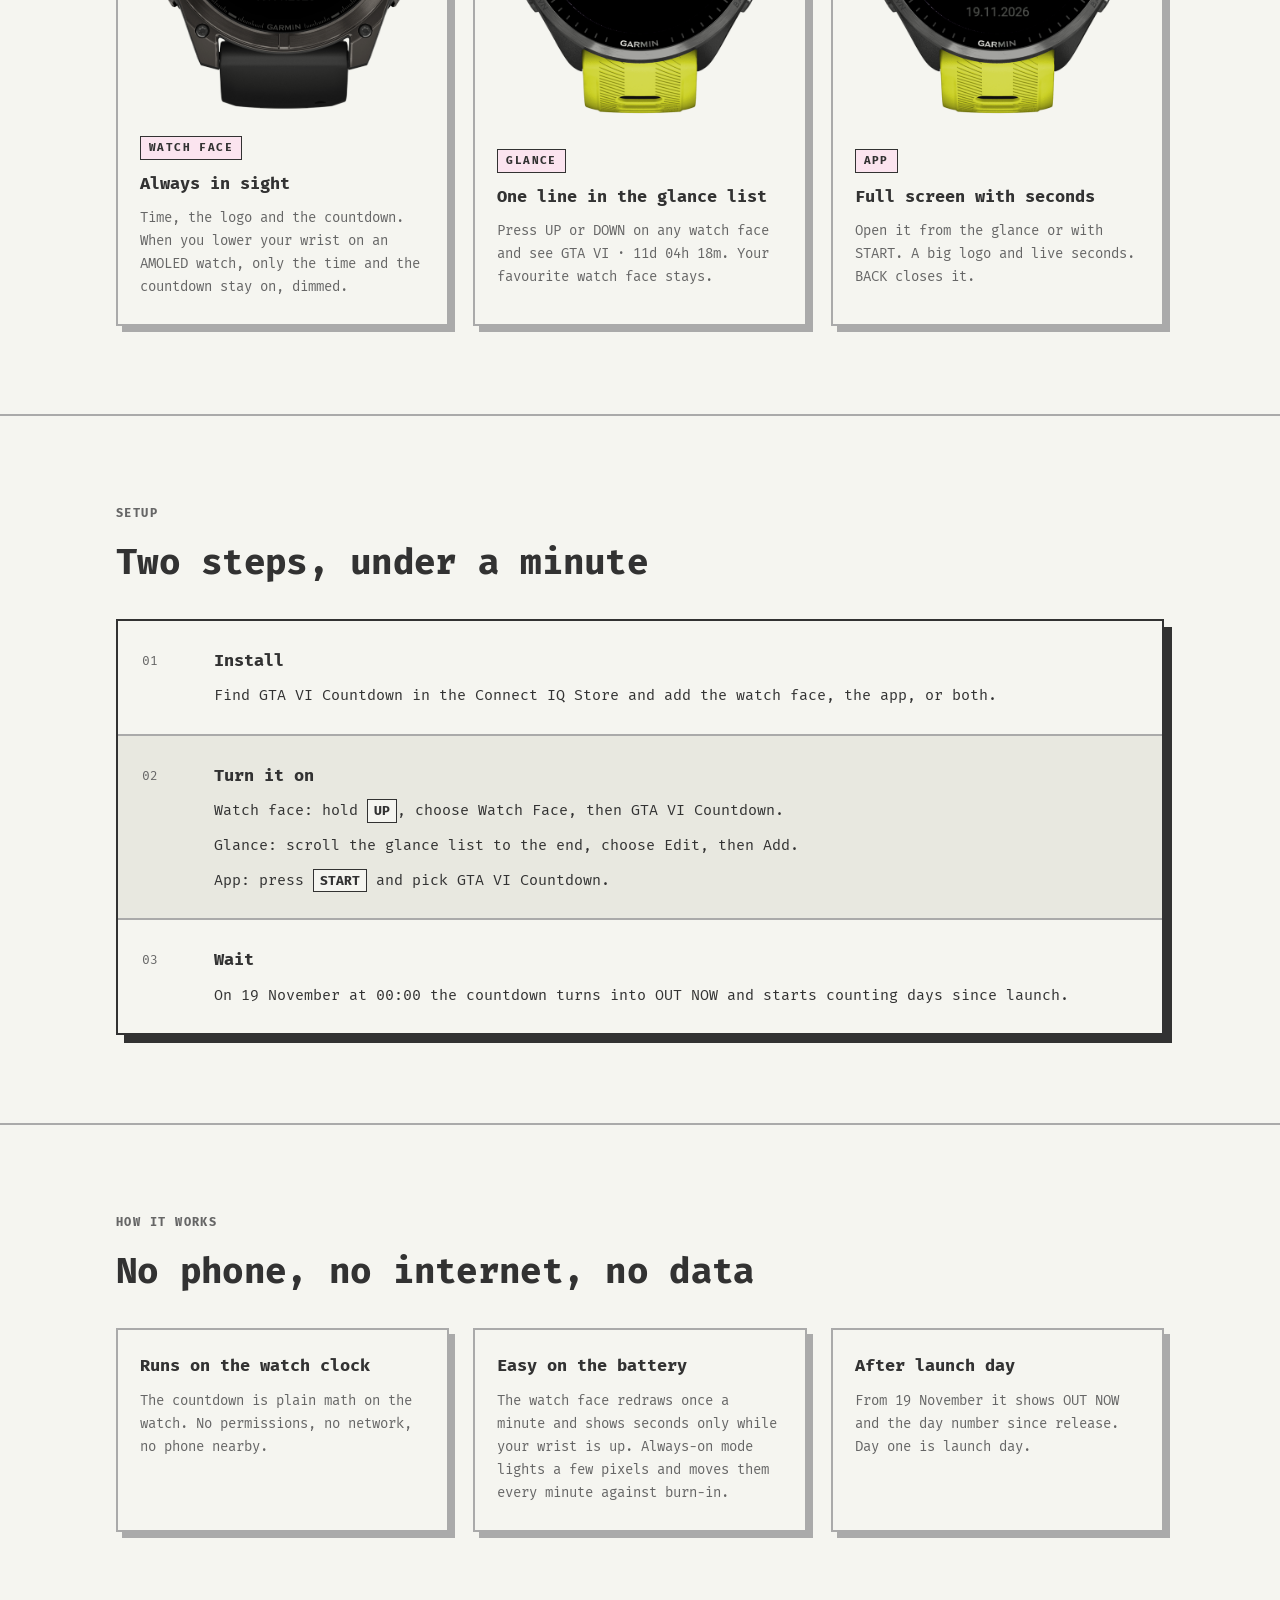
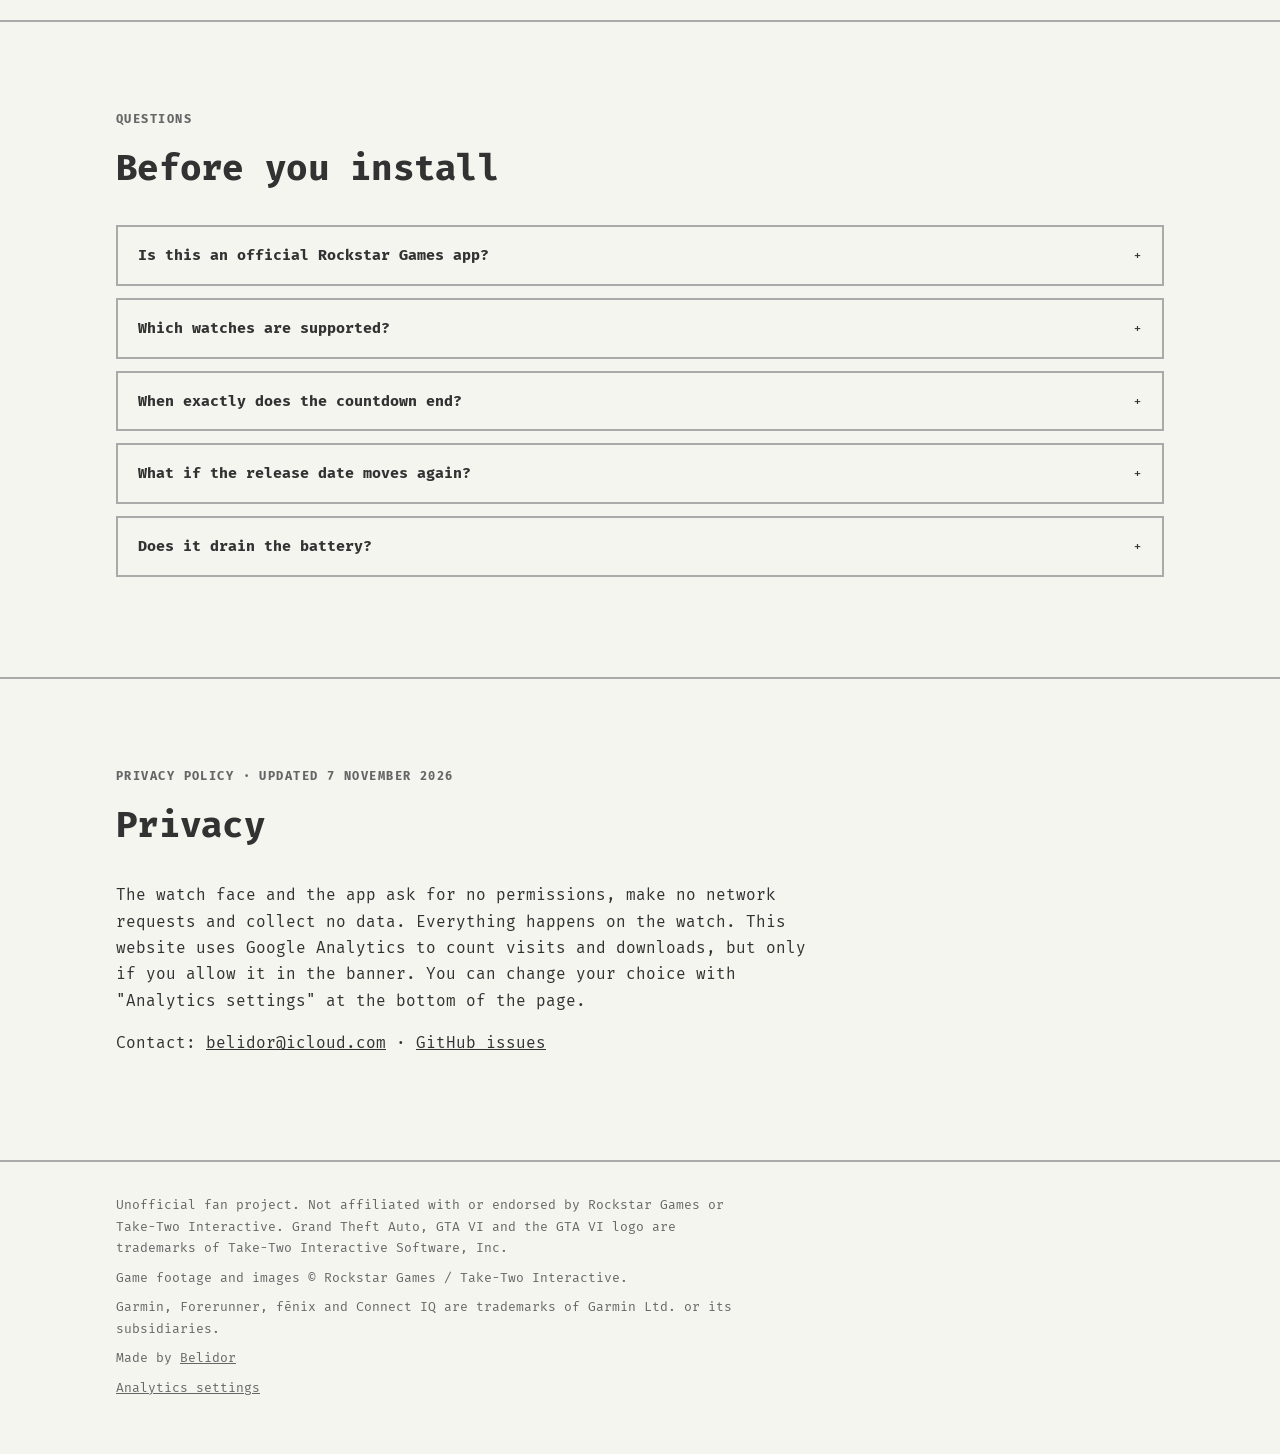
==== commit 7eb80e25: "Live time and countdown on the hero watch; new link preview in the current design" ====
--- a/landing/variants/a/index.html
+++ b/landing/variants/a/index.html
@@ -10,8 +10,14 @@
 <meta property="og:title" content="GTA VI Countdown on a Garmin watch">
 <meta property="og:description" content="A watch face, a glance and a full-screen app that count down to 19 November 2026.">
 <meta property="og:url" content="https://gta6-garmin.belidor.cc/">
-<meta property="og:image" content="https://gta6-garmin.belidor.cc/img/og.png">
+<meta property="og:image" content="https://gta6-garmin.belidor.cc/img/og-v2.jpg">
+<meta property="og:image:type" content="image/jpeg">
+<meta property="og:image:width" content="1200">
+<meta property="og:image:height" content="630">
+<meta property="og:image:alt" content="The words GTA VI countdown for Garmin watches over a purple Vice City sunset, around a Garmin Forerunner 965 that shows the countdown to 19 November 2026.">
 <meta name="twitter:card" content="summary_large_image">
+<meta name="twitter:image" content="https://gta6-garmin.belidor.cc/img/og-v2.jpg">
+<meta name="twitter:image:alt" content="The words GTA VI countdown for Garmin watches over a purple Vice City sunset, around a Garmin Forerunner 965 that shows the countdown to 19 November 2026.">
 <link rel="icon" href="../../img/icon.png">
 <link rel="preload" as="image" href="img/vice-sunset-phone.jpg" media="(max-width: 640px)" fetchpriority="high">
 <link rel="preload" as="image" href="../../img/game/vice-sunset-1920.jpg" imagesrcset="../../img/game/vice-sunset-960.jpg 960w, ../../img/game/vice-sunset-1920.jpg 1920w" imagesizes="max(100vw, 1720px)" media="(min-width: 641px)" fetchpriority="high">
